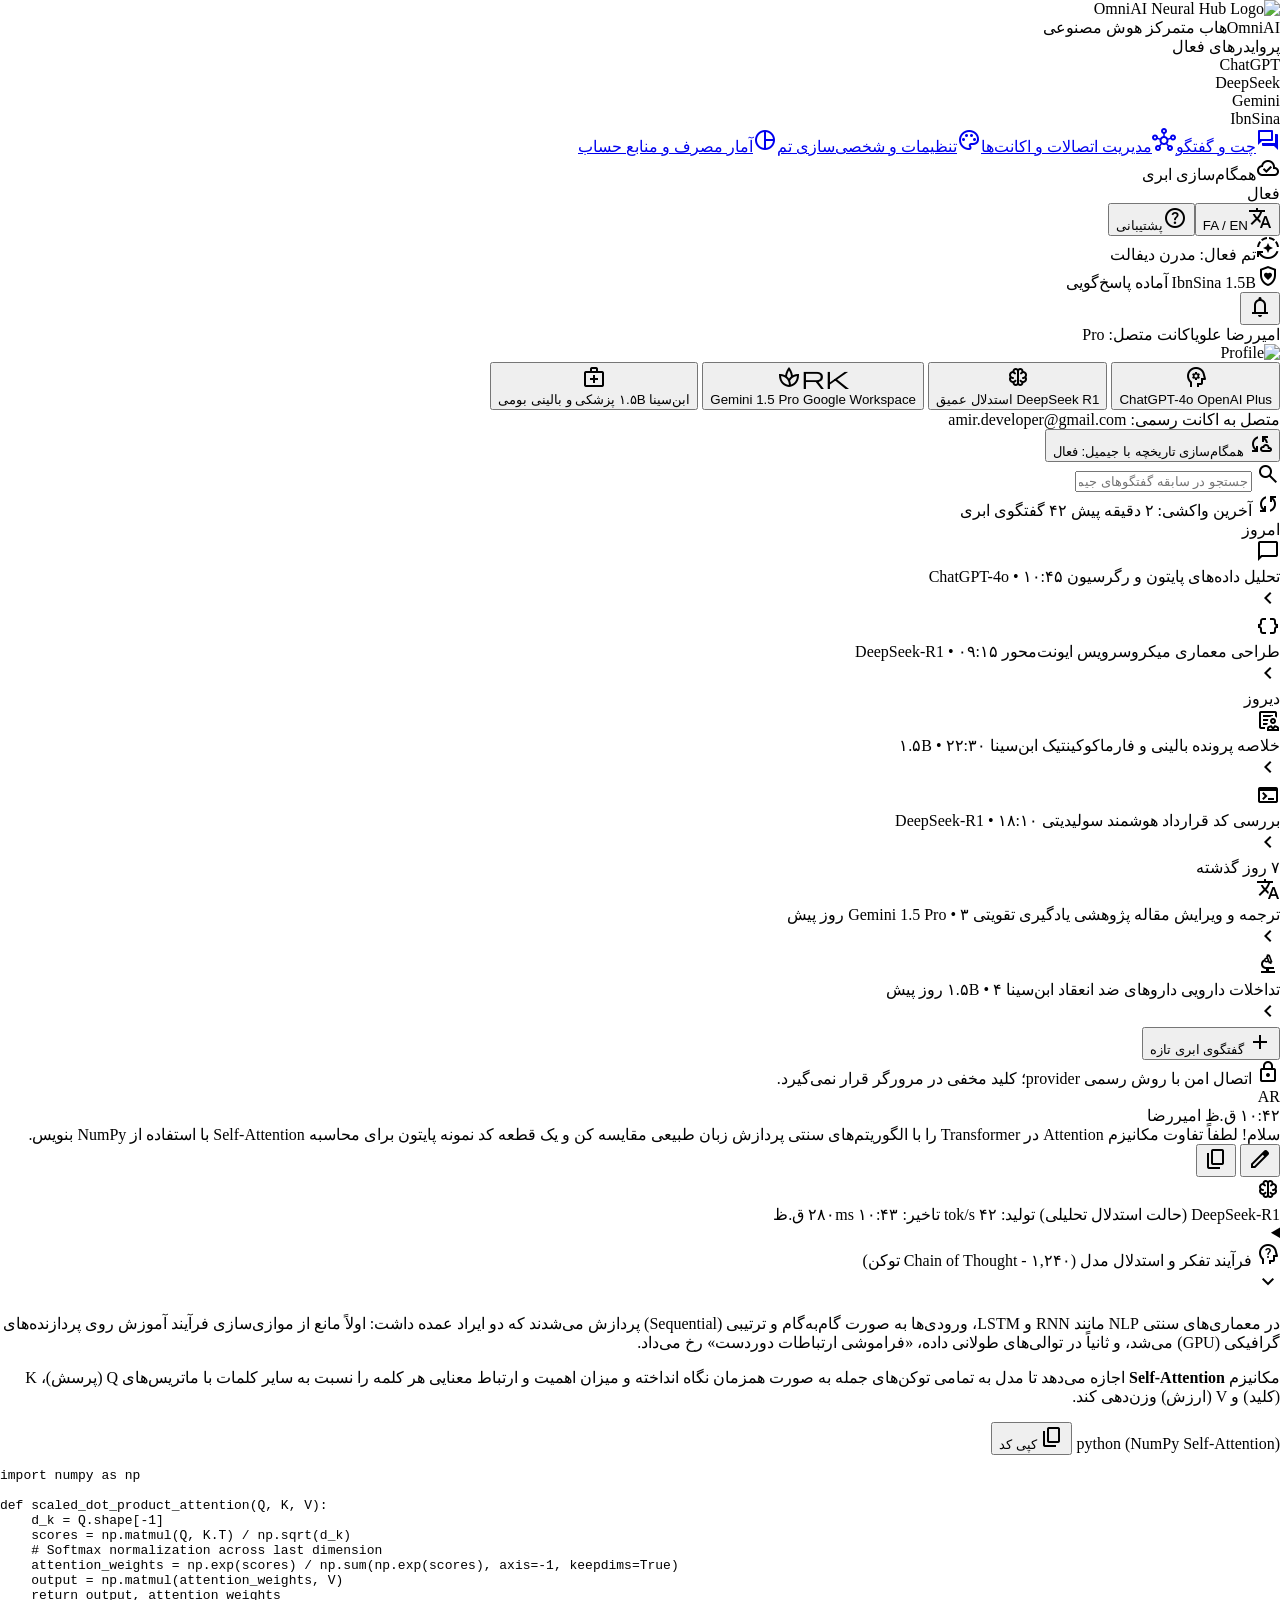
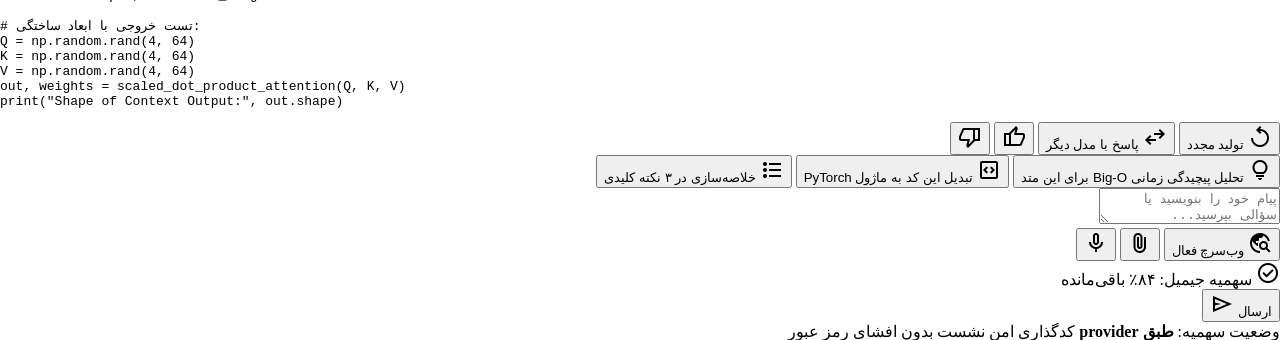
==== index.html @ d17b547a "Add files via upload" ====
<!DOCTYPE html>

<html dir="rtl" lang="fa"><head><meta charset="utf-8"/><meta content="width=device-width, initial-scale=1.0" name="viewport"/><link href="https://fonts.googleapis.com/css2?family=Material+Symbols+Outlined:opsz,wght,FILL,GRAD@20..48,100..700,0..1,-50..200" rel="stylesheet"/>
<link href="https://fonts.googleapis.com/css2?family=Material+Symbols+Outlined:wght,FILL@100..700,0..1&amp;display=swap" rel="stylesheet"/>
<link href="https://fonts.googleapis.com/css2?family=Inter:wght@100..900&amp;family=JetBrains+Mono:wght@100..900&amp;family=Space+Grotesk:wght@100..900&amp;display=swap" rel="stylesheet"/><style>@layer base{html,body{margin:0;padding:0;}body{overscroll-behavior:none;}main>:first-child{margin-top:0!important;}main>:last-child{margin-bottom:0!important;}}::-webkit-scrollbar{display:none;}</style><script src="https://cdn.tailwindcss.com"></script><script id="tailwind-config">tailwind.config={darkMode:"class",theme:{extend:{"colors":{"inverse-on-surface":"#2c303b","error-container":"#93000a","surface-dim":"#0f131d","on-secondary-fixed":"#001f26","on-primary-fixed-variant":"#2f2ebe","on-tertiary":"#003824","on-primary-fixed":"#07006c","surface-container-high":"#262a35","on-secondary":"#003640","surface-container-lowest":"#0a0e18","tertiary-fixed":"#6ffbbe","on-error-container":"#ffdad6","tertiary-fixed-dim":"#4edea3","on-background":"#dfe2f1","background":"#0f131d","surface-variant":"#313540","primary-fixed":"#e1e0ff","surface-container-highest":"#313540","primary":"#c0c1ff","on-surface":"#dfe2f1","on-tertiary-container":"#000703","inverse-primary":"#494bd6","on-primary":"#1000a9","on-surface-variant":"#c7c4d7","on-secondary-fixed-variant":"#004e5c","secondary-fixed-dim":"#4cd7f6","secondary-container":"#03b5d3","on-error":"#690005","primary-fixed-dim":"#c0c1ff","secondary-fixed":"#acedff","on-tertiary-fixed-variant":"#005236","on-tertiary-fixed":"#002113","tertiary":"#4edea3","surface":"#0f131d","inverse-surface":"#dfe2f1","surface-bright":"#353944","outline-variant":"#464554","surface-container":"#1c1f2a","on-secondary-container":"#00424e","surface-tint":"#c0c1ff","outline":"#908fa0","secondary":"#4cd7f6","surface-container-low":"#171b26","error":"#ffb4ab","primary-container":"#8083ff","tertiary-container":"#00885d","on-primary-container":"#0d0096"},"borderRadius":{"DEFAULT":"0.25rem","lg":"0.5rem","xl":"0.75rem","full":"9999px"},"spacing":{"space-sm":"0.5rem","space-2xl":"3rem","gutter":"1rem","gutter-desktop":"1.5rem","space-xl":"2rem","margin-tablet":"1.5rem","space-lg":"1.5rem","space-md":"1rem","space-2xs":"0.125rem","margin-desktop":"2rem","space-xs":"0.25rem","gutter-tablet":"1.25rem","margin":"1rem"},"fontFamily":{"title-sm":["Inter"],"title-lg":["Inter"],"body-lg":["Inter"],"label-lg":["JetBrains Mono"],"headline-md":["Space Grotesk"],"label-md":["JetBrains Mono"],"headline-lg":["Space Grotesk"],"headline-sm":["Space Grotesk"],"label-sm":["JetBrains Mono"],"body-sm":["Inter"],"title-md":["Inter"],"headline-lg-mobile":["Space Grotesk"],"body-md":["Inter"],"display-xl":["Space Grotesk"],"display-xl-mobile":["Space Grotesk"]},"fontSize":{"title-sm":["14px",{"lineHeight":"20px","fontWeight":"600"}],"title-lg":["20px",{"lineHeight":"28px","fontWeight":"600"}],"body-lg":["16px",{"lineHeight":"26px","fontWeight":"400"}],"label-lg":["13px",{"lineHeight":"18px","letterSpacing":"0.02em","fontWeight":"500"}],"headline-md":["24px",{"lineHeight":"32px","letterSpacing":"-0.01em","fontWeight":"600"}],"label-md":["11px",{"lineHeight":"16px","letterSpacing":"0.04em","fontWeight":"500"}],"headline-lg":["32px",{"lineHeight":"40px","letterSpacing":"-0.02em","fontWeight":"600"}],"headline-sm":["18px",{"lineHeight":"26px","fontWeight":"600"}],"label-sm":["10px",{"lineHeight":"14px","letterSpacing":"0.05em","fontWeight":"500"}],"body-sm":["12px",{"lineHeight":"18px","fontWeight":"400"}],"title-md":["16px",{"lineHeight":"24px","fontWeight":"600"}],"headline-lg-mobile":["26px",{"lineHeight":"34px","letterSpacing":"-0.01em","fontWeight":"600"}],"body-md":["14px",{"lineHeight":"22px","fontWeight":"400"}],"display-xl":["48px",{"lineHeight":"56px","letterSpacing":"-0.03em","fontWeight":"700"}],"display-xl-mobile":["34px",{"lineHeight":"42px","letterSpacing":"-0.02em","fontWeight":"700"}]}}}};</script><link href="assets/overrides.css" rel="stylesheet"/></head><body class="bg-surface font-body-md text-on-surface antialiased selection:bg-primary selection:text-on-primary min-h-screen"><aside class="fixed right-0 top-0 h-full w-72 bg-surface-container-low/90 backdrop-blur-xl z-50 flex flex-col justify-between py-space-md shadow-[0_1px_8px_rgba(0,0,0,0.04)]"><div class="flex flex-col gap-space-md"><div class="px-space-lg py-space-sm flex items-center gap-space-sm"><img alt="OmniAI Neural Hub Logo" class="h-8 w-auto object-contain" src="assets/omniai-logo.svg"/><div class="flex flex-col"><span class="font-title-md text-title-md text-on-surface tracking-tight leading-tight">OmniAI</span><span class="font-label-sm text-label-sm text-on-surface-variant">هاب متمرکز هوش مصنوعی</span></div></div><div class="px-space-md"><div class="bg-surface-container-high/60 rounded-xl p-space-sm flex flex-col gap-space-xs"><div class="flex items-center justify-between"><span class="font-label-sm text-label-sm text-on-surface-variant">پروایدرهای فعال</span><span class="flex h-2 w-2 relative"><span class="animate-ping absolute inline-flex h-full w-full rounded-full bg-tertiary opacity-75"></span><span class="relative inline-flex rounded-full h-2 w-2 bg-tertiary"></span></span></div><div class="grid grid-cols-2 gap-space-xs pt-space-xs"><div class="flex items-center gap-1.5 px-space-xs py-1 rounded bg-surface-container-lowest"><span class="h-1.5 w-1.5 rounded-full bg-tertiary"></span><span class="font-label-sm text-label-sm text-on-surface truncate">ChatGPT</span></div><div class="flex items-center gap-1.5 px-space-xs py-1 rounded bg-surface-container-lowest"><span class="h-1.5 w-1.5 rounded-full bg-tertiary"></span><span class="font-label-sm text-label-sm text-on-surface truncate">DeepSeek</span></div><div class="flex items-center gap-1.5 px-space-xs py-1 rounded bg-surface-container-lowest"><span class="h-1.5 w-1.5 rounded-full bg-secondary"></span><span class="font-label-sm text-label-sm text-on-surface truncate">Gemini</span></div><div class="flex items-center gap-1.5 px-space-xs py-1 rounded bg-surface-container-lowest"><span class="h-1.5 w-1.5 rounded-full bg-tertiary-fixed-dim"></span><span class="font-label-sm text-label-sm text-on-surface truncate">IbnSina</span></div></div></div></div><nav class="flex flex-col gap-space-xs px-space-md" data-active-classes="bg-primary-container text-on-primary-container font-title-sm shadow-sm"><a aria-current="page" class="flex items-center gap-space-sm px-space-md py-space-sm rounded-xl transition-all group bg-primary-container text-on-primary-container font-title-sm shadow-sm" data-omniai-nav="1" data-path="chat-hub" href="index.html"><span class="material-symbols-outlined text-[20px] transition-transform group-hover:scale-110">forum</span><span class="font-title-sm text-title-sm">چت و گفتگو</span></a><a class="flex items-center gap-space-sm px-space-md py-space-sm rounded-xl text-on-surface-variant hover:bg-surface-container-high hover:text-on-surface transition-all group" data-omniai-nav="1" data-path="account-connections" href="connections.html"><span class="material-symbols-outlined text-[20px] transition-transform group-hover:scale-110">hub</span><span class="font-title-sm text-title-sm">مدیریت اتصالات و اکانت‌ها</span></a><a class="flex items-center gap-space-sm px-space-md py-space-sm rounded-xl text-on-surface-variant hover:bg-surface-container-high hover:text-on-surface transition-all group" data-omniai-nav="1" data-path="theme-language-settings" href="settings.html"><span class="material-symbols-outlined text-[20px] transition-transform group-hover:scale-110">palette</span><span class="font-title-sm text-title-sm">تنظیمات و شخصی‌سازی تم</span></a><a class="flex items-center gap-space-sm px-space-md py-space-sm rounded-xl text-on-surface-variant hover:bg-surface-container-high hover:text-on-surface transition-all group" data-omniai-nav="1" data-path="token-quota-analytics" href="history.html"><span class="material-symbols-outlined text-[20px] transition-transform group-hover:scale-110">pie_chart</span><span class="font-title-sm text-title-sm">آمار مصرف و منابع حساب</span></a></nav></div><div class="px-space-md flex flex-col gap-space-sm"><div class="p-space-sm rounded-xl bg-surface-container/60 backdrop-blur flex items-center justify-between"><div class="flex items-center gap-space-xs"><span class="material-symbols-outlined text-tertiary text-[18px]">cloud_done</span><span class="font-label-sm text-label-sm text-on-surface-variant">همگام‌سازی ابری</span></div><span class="font-label-sm text-label-sm text-tertiary px-1.5 py-0.5 rounded bg-tertiary-container/30">فعال</span></div><div class="flex items-center justify-between pt-space-xs px-space-xs"><button class="flex items-center gap-1 text-on-surface-variant hover:text-on-surface transition-colors" type="button"><span class="material-symbols-outlined text-[18px]">translate</span><span class="font-label-sm text-label-sm">FA / EN</span></button><button class="flex items-center gap-1 text-on-surface-variant hover:text-on-surface transition-colors" type="button"><span class="material-symbols-outlined text-[18px]">help</span><span class="font-label-sm text-label-sm">پشتیبانی</span></button></div></div></aside><div class="pr-72"><header class="fixed top-0 right-72 left-0 h-16 bg-surface-container-lowest/80 backdrop-blur-xl shadow-[0_1px_8px_rgba(0,0,0,0.04)] z-40 flex items-center justify-between px-space-lg"><div class="flex items-center gap-space-md"><div class="flex items-center gap-space-xs bg-surface-container px-space-sm py-1 rounded-full"><span class="material-symbols-outlined text-[16px] text-primary">auto_mode</span><span class="font-label-sm text-label-sm text-on-surface">تم فعال: مدرن دیفالت</span></div><div class="hidden md:flex items-center gap-space-xs bg-surface-container-high/40 px-space-sm py-1 rounded-lg"><span class="material-symbols-outlined text-[16px] text-secondary">shield_with_heart</span><span class="font-label-sm text-label-sm text-on-surface-variant">IbnSina 1.5B آماده پاسخ‌گویی</span></div></div><div class="flex items-center gap-space-md"><button aria-label="Notifications" class="relative p-space-xs rounded-lg text-on-surface-variant hover:bg-surface-container-high hover:text-on-surface transition-colors flex items-center justify-center" type="button"><span class="material-symbols-outlined text-[20px]">notifications</span><span class="absolute top-1 right-1 h-2 w-2 rounded-full bg-secondary-container ring-2 ring-surface"></span></button><div class="h-6 w-[1px] bg-surface-container-highest"></div><div class="flex items-center gap-space-sm"><div class="flex flex-col text-left"><span class="font-title-sm text-title-sm text-on-surface text-right">امیررضا علوی</span><span class="font-label-sm text-label-sm text-on-surface-variant text-right">اکانت متصل: Pro</span></div><div class="relative"><img alt="Profile" class="w-8 h-8 rounded-full object-cover" src="https://lh3.googleusercontent.com/aida-public/[base64]"/><span class="absolute bottom-0 left-0 h-2.5 w-2.5 rounded-full bg-tertiary ring-2 ring-surface"></span></div></div></div></header><main class="relative pt-16 bg-surface min-h-screen w-full px-8"><div class="flex flex-col w-full">
<div class="py-space-md flex flex-col gap-space-md">
<!-- Top Model Switcher & Account Synchronization Deck -->
<div class="bg-surface-container/70 backdrop-blur-xl rounded-xl p-space-md shadow-md flex flex-col lg:flex-row items-center justify-between gap-space-md">
<!-- Model Pills Carousel -->
<div class="flex items-center gap-space-xs overflow-x-auto w-full lg:w-auto pb-1 lg:pb-0 scrollbar-none" id="model-selector-bar">
<button class="model-tab flex items-center gap-space-xs px-space-md py-space-xs rounded-full bg-primary text-on-primary shadow-sm transition-all text-start whitespace-nowrap" data-model="chatgpt" type="button">
<span class="material-symbols-outlined text-[18px]">psychology</span>
<div class="flex flex-col">
<span class="font-title-sm text-title-sm">ChatGPT-4o</span>
<span class="font-label-sm text-label-sm opacity-80">OpenAI Plus</span>
</div>
<span class="h-2 w-2 rounded-full bg-tertiary mr-1"></span>
</button>
<button class="model-tab flex items-center gap-space-xs px-space-md py-space-xs rounded-full bg-surface-container-high/60 text-on-surface-variant hover:text-on-surface transition-all text-start whitespace-nowrap" data-model="deepseek" type="button">
<span class="material-symbols-outlined text-[18px]">neurology</span>
<div class="flex flex-col">
<span class="font-title-sm text-title-sm">DeepSeek R1</span>
<span class="font-label-sm text-label-sm opacity-80">استدلال عمیق</span>
</div>
</button>
<button class="model-tab flex items-center gap-space-xs px-space-md py-space-xs rounded-full bg-surface-container-high/60 text-on-surface-variant hover:text-on-surface transition-all text-start whitespace-nowrap" data-model="gemini" type="button">
<span class="material-symbols-outlined text-[18px]">spark</span>
<div class="flex flex-col">
<span class="font-title-sm text-title-sm">Gemini 1.5 Pro</span>
<span class="font-label-sm text-label-sm opacity-80">Google Workspace</span>
</div>
</button>
<button class="model-tab flex items-center gap-space-xs px-space-md py-space-xs rounded-full bg-surface-container-high/60 text-on-surface-variant hover:text-on-surface transition-all text-start whitespace-nowrap" data-model="ibnsina" type="button">
<span class="material-symbols-outlined text-[18px]">medical_services</span>
<div class="flex flex-col">
<span class="font-title-sm text-title-sm">ابن‌سینا ۱.۵B</span>
<span class="font-label-sm text-label-sm opacity-80">پزشکی و بالینی بومی</span>
</div>
</button>
</div>
<!-- Account Connection & Sync Status Status Bar -->
<div class="flex flex-wrap items-center gap-space-sm w-full lg:w-auto justify-end">
<div class="flex items-center gap-space-xs px-space-sm py-1 rounded-lg bg-surface-container-lowest text-on-surface">
<span class="relative flex h-2 w-2">
<span class="animate-ping absolute inline-flex h-full w-full rounded-full bg-tertiary opacity-75"></span>
<span class="relative inline-flex rounded-full h-2 w-2 bg-tertiary"></span>
</span>
<span class="font-label-sm text-label-sm text-on-surface-variant">متصل به اکانت رسمی:</span>
<span class="font-label-sm text-label-sm text-tertiary font-bold" id="current-account-badge">amir.developer@gmail.com</span>
</div>
<button class="flex items-center gap-1.5 px-space-sm py-1 rounded-lg bg-surface-container-high/80 hover:bg-surface-container-highest text-on-surface-variant hover:text-on-surface transition-colors shadow-sm" id="sync-cloud-toggle" type="button">
<span class="material-symbols-outlined text-[16px] text-secondary">cloud_sync</span>
<span class="font-label-sm text-label-sm">همگام‌سازی تاریخچه با جیمیل: فعال</span>
</button>
</div>
</div>
<!-- Workspace Main Split Grid: Chats History Stream + Live Dialogue Canvas -->
<div class="grid grid-cols-1 lg:grid-cols-12 gap-space-md items-start">
<!-- Right/Inner Sidebar: Synchronized Provider History Panel (4 Cols on lg) -->
<div class="lg:col-span-4 flex flex-col gap-space-sm bg-surface-container-low/70 backdrop-blur-xl p-space-md rounded-xl shadow-md h-[calc(100vh-210px)] min-h-[580px] overflow-hidden">
<!-- Search & Filter Chats -->
<div class="relative w-full">
<span class="material-symbols-outlined absolute right-3 top-2.5 text-on-surface-variant text-[18px]">search</span>
<input class="w-full bg-surface-container-lowest text-on-surface font-body-sm text-body-sm rounded-lg pr-9 pl-3 py-2 outline-none focus:bg-surface-container transition-all placeholder:text-outline" id="history-search" placeholder="جستجو در سابقه گفتگوهای جیمیل..." type="text"/>
</div>
<!-- Sync Meta Info Chip -->
<div class="flex items-center justify-between px-space-xs py-1 text-on-surface-variant">
<span class="font-label-sm text-label-sm flex items-center gap-1">
<span class="material-symbols-outlined text-[14px] text-tertiary">sync</span>
            آخرین واکشی: ۲ دقیقه پیش
          </span>
<span class="font-label-sm text-label-sm text-outline">۴۲ گفتگوی ابری</span>
</div>
<!-- History Sessions List Scroll Area -->
<div class="flex flex-col gap-space-sm overflow-y-auto pr-1 flex-1 scrollbar-none" id="history-container">
<!-- Section: Today -->
<div class="flex flex-col gap-space-xs">
<span class="font-label-sm text-label-sm text-on-surface-variant font-bold px-space-xs pt-1">امروز</span>
<div class="group flex items-center justify-between p-space-sm rounded-lg bg-surface-container text-on-surface cursor-pointer shadow-sm hover:bg-surface-container-high transition-all">
<div class="flex items-center gap-space-xs min-w-0">
<span class="material-symbols-outlined text-[18px] text-primary shrink-0">chat_bubble</span>
<div class="flex flex-col min-w-0">
<span class="font-title-sm text-title-sm truncate">تحلیل داده‌های پایتون و رگرسیون</span>
<span class="font-label-sm text-label-sm text-on-surface-variant">ChatGPT-4o • ۱۰:۴۵</span>
</div>
</div>
<span class="material-symbols-outlined text-[16px] text-on-surface-variant opacity-0 group-hover:opacity-100 transition-opacity">chevron_left</span>
</div>
<div class="group flex items-center justify-between p-space-sm rounded-lg bg-surface-container-low hover:bg-surface-container text-on-surface cursor-pointer transition-all">
<div class="flex items-center gap-space-xs min-w-0">
<span class="material-symbols-outlined text-[18px] text-secondary shrink-0">data_object</span>
<div class="flex flex-col min-w-0">
<span class="font-title-sm text-title-sm truncate">طراحی معماری میکروسرویس ایونت‌محور</span>
<span class="font-label-sm text-label-sm text-on-surface-variant">DeepSeek-R1 • ۰۹:۱۵</span>
</div>
</div>
<span class="material-symbols-outlined text-[16px] text-on-surface-variant opacity-0 group-hover:opacity-100 transition-opacity">chevron_left</span>
</div>
</div>
<!-- Section: Yesterday -->
<div class="flex flex-col gap-space-xs pt-space-xs">
<span class="font-label-sm text-label-sm text-on-surface-variant font-bold px-space-xs">دیروز</span>
<div class="group flex items-center justify-between p-space-sm rounded-lg bg-surface-container-low hover:bg-surface-container text-on-surface cursor-pointer transition-all">
<div class="flex items-center gap-space-xs min-w-0">
<span class="material-symbols-outlined text-[18px] text-tertiary shrink-0">clinical_notes</span>
<div class="flex flex-col min-w-0">
<span class="font-title-sm text-title-sm truncate">خلاصه پرونده بالینی و فارماکوکینتیک</span>
<span class="font-label-sm text-label-sm text-on-surface-variant">ابن‌سینا ۱.۵B • ۲۲:۳۰</span>
</div>
</div>
<span class="material-symbols-outlined text-[16px] text-on-surface-variant opacity-0 group-hover:opacity-100 transition-opacity">chevron_left</span>
</div>
<div class="group flex items-center justify-between p-space-sm rounded-lg bg-surface-container-low hover:bg-surface-container text-on-surface cursor-pointer transition-all">
<div class="flex items-center gap-space-xs min-w-0">
<span class="material-symbols-outlined text-[18px] text-primary shrink-0">terminal</span>
<div class="flex flex-col min-w-0">
<span class="font-title-sm text-title-sm truncate">بررسی کد قرارداد هوشمند سولیدیتی</span>
<span class="font-label-sm text-label-sm text-on-surface-variant">DeepSeek-R1 • ۱۸:۱۰</span>
</div>
</div>
<span class="material-symbols-outlined text-[16px] text-on-surface-variant opacity-0 group-hover:opacity-100 transition-opacity">chevron_left</span>
</div>
</div>
<!-- Section: Previous 7 Days -->
<div class="flex flex-col gap-space-xs pt-space-xs">
<span class="font-label-sm text-label-sm text-on-surface-variant font-bold px-space-xs">۷ روز گذشته</span>
<div class="group flex items-center justify-between p-space-sm rounded-lg bg-surface-container-low hover:bg-surface-container text-on-surface cursor-pointer transition-all">
<div class="flex items-center gap-space-xs min-w-0">
<span class="material-symbols-outlined text-[18px] text-secondary shrink-0">translate</span>
<div class="flex flex-col min-w-0">
<span class="font-title-sm text-title-sm truncate">ترجمه و ویرایش مقاله پژوهشی یادگیری تقویتی</span>
<span class="font-label-sm text-label-sm text-on-surface-variant">Gemini 1.5 Pro • ۳ روز پیش</span>
</div>
</div>
<span class="material-symbols-outlined text-[16px] text-on-surface-variant opacity-0 group-hover:opacity-100 transition-opacity">chevron_left</span>
</div>
<div class="group flex items-center justify-between p-space-sm rounded-lg bg-surface-container-low hover:bg-surface-container text-on-surface cursor-pointer transition-all">
<div class="flex items-center gap-space-xs min-w-0">
<span class="material-symbols-outlined text-[18px] text-tertiary shrink-0">biotech</span>
<div class="flex flex-col min-w-0">
<span class="font-title-sm text-title-sm truncate">تداخلات دارویی داروهای ضد انعقاد</span>
<span class="font-label-sm text-label-sm text-on-surface-variant">ابن‌سینا ۱.۵B • ۴ روز پیش</span>
</div>
</div>
<span class="material-symbols-outlined text-[16px] text-on-surface-variant opacity-0 group-hover:opacity-100 transition-opacity">chevron_left</span>
</div>
</div>
</div>
<!-- Sidebar Footer Action -->
<div class="pt-space-xs">
<button class="w-full flex items-center justify-center gap-2 py-2 px-3 rounded-lg bg-surface-container-high text-on-surface hover:bg-primary hover:text-on-primary transition-all font-title-sm text-title-sm" type="button">
<span class="material-symbols-outlined text-[18px]">add</span>
<span>گفتگوی ابری تازه</span>
</button>
</div>
</div>
<!-- Main Live Chat Space: Conversation Bubbles + Dynamic Interactive Composer (8 Cols on lg) -->
<div class="lg:col-span-8 flex flex-col justify-between bg-surface-container-low/60 backdrop-blur-xl rounded-xl p-space-md shadow-lg h-[calc(100vh-210px)] min-h-[580px]">
<!-- Live Dialogue Messages Scroll Container -->
<div class="flex flex-col gap-space-md overflow-y-auto px-space-xs scrollbar-none flex-1 pb-space-md" id="chat-messages-scroll">
<!-- Notice: Synced Direct Gmail Session -->
<div class="self-center flex items-center gap-2 px-space-md py-1.5 rounded-full bg-surface-container-high/90 text-on-surface-variant shadow-sm text-center">
<span class="material-symbols-outlined text-[16px] text-tertiary">lock</span>
<span class="font-label-sm text-label-sm">اتصال امن با روش رسمی provider؛ کلید مخفی در مرورگر قرار نمی‌گیرد.</span>
</div>
<!-- User Message Bubble -->
<div class="flex items-start gap-space-sm flex-row-reverse self-end max-w-[85%]">
<div class="w-8 h-8 rounded-full bg-primary-container text-on-primary-container flex items-center justify-center font-title-sm text-title-sm shrink-0 shadow-sm">
              AR
            </div>
<div class="flex flex-col items-end gap-1">
<div class="flex items-center gap-2">
<span class="font-label-sm text-label-sm text-on-surface-variant">۱۰:۴۲ ق.ظ</span>
<span class="font-title-sm text-title-sm text-on-surface font-bold">امیررضا</span>
</div>
<div class="bg-primary/20 text-on-surface p-space-md rounded-2xl rounded-tr-none shadow-sm leading-relaxed font-body-md text-body-md text-right">
                سلام! لطفاً تفاوت مکانیزم Attention در Transformer را با الگوریتم‌های سنتی پردازش زبان طبیعی مقایسه کن و یک قطعه کد نمونه پایتون برای محاسبه Self-Attention با استفاده از NumPy بنویس.
              </div>
<div class="flex items-center gap-space-xs opacity-80 hover:opacity-100 transition-opacity">
<button class="text-on-surface-variant hover:text-on-surface p-1" title="ویرایش" type="button"><span class="material-symbols-outlined text-[16px]">edit</span></button>
<button class="text-on-surface-variant hover:text-on-surface p-1" title="کپی" type="button"><span class="material-symbols-outlined text-[16px]">content_copy</span></button>
</div>
</div>
</div>
<!-- AI Model Response Bubble -->
<div class="flex items-start gap-space-sm self-start max-w-[95%]">
<div class="w-8 h-8 rounded-full bg-secondary-container text-on-secondary-container flex items-center justify-center font-title-sm text-title-sm shrink-0 shadow-sm">
<span class="material-symbols-outlined text-[18px]">neurology</span>
</div>
<div class="flex flex-col items-start gap-space-xs w-full">
<!-- Header with Model Specs & Metrics -->
<div class="flex items-center gap-space-sm flex-wrap">
<span class="font-title-sm text-title-sm text-on-surface font-bold" id="active-model-title">DeepSeek-R1 (حالت استدلال تحلیلی)</span>
<span class="font-label-sm text-label-sm px-2 py-0.5 rounded bg-surface-container text-tertiary">تولید: ۴۲ tok/s</span>
<span class="font-label-sm text-label-sm text-on-surface-variant">تاخیر: ۲۸۰ms</span>
<span class="font-label-sm text-label-sm text-on-surface-variant">۱۰:۴۳ ق.ظ</span>
</div>
<!-- Collapsible Thought/Reasoning Process -->
<details class="w-full bg-surface-container-high/40 rounded-lg overflow-hidden group mb-1">
<summary class="flex items-center justify-between px-space-sm py-2 cursor-pointer select-none text-on-surface-variant hover:text-on-surface transition-colors">
<div class="flex items-center gap-2">
<span class="material-symbols-outlined text-[18px] text-secondary">psychology_alt</span>
<span class="font-title-sm text-title-sm">فرآیند تفکر و استدلال مدل (Chain of Thought - ۱,۲۴۰ توکن)</span>
</div>
<span class="material-symbols-outlined text-[18px] transition-transform group-open:rotate-180">expand_more</span>
</summary>
<div class="p-space-sm text-on-surface-variant font-label-md text-label-md leading-loose bg-surface-container-lowest/60 text-right">
                  کاربر درخواست مقایسه مکانیزم Self-Attention با متدهای سنتی مثل RNN و LSTM و پیاده‌سازی فرمول سافت‌مکس برای کیو، کی و وی در NumPy دارد.<br/>
                  ۱. تحلیل ضعف‌های بازگشتی (Gradient Vanishing و عدم امکان پردازش موازی).<br/>
                  ۲. توضیح فرمولاسیون ماتریسی Scaled Dot-Product Attention: $Attention(Q, K, V) = softmax(\frac{QK^T}{\sqrt{d_k}})V$.<br/>
                  ۳. نوشتن اسکریپت بهینه پایتون بدون لایبرری‌های حجیم.
                </div>
</details>
<!-- Markdown & Text Content -->
<div class="bg-surface-container p-space-md rounded-2xl rounded-tl-none shadow-sm flex flex-col gap-space-sm text-on-surface w-full">
<p class="font-body-md text-body-md leading-relaxed text-right">
                  در معماری‌های سنتی NLP مانند RNN و LSTM، ورودی‌ها به صورت گام‌به‌گام و ترتیبی (Sequential) پردازش می‌شدند که دو ایراد عمده داشت: اولاً مانع از موازی‌سازی فرآیند آموزش روی پردازنده‌های گرافیکی (GPU) می‌شد، و ثانیاً در توالی‌های طولانی داده، «فراموشی ارتباطات دوردست» رخ می‌داد.
                </p>
<p class="font-body-md text-body-md leading-relaxed text-right">
                  مکانیزم <strong>Self-Attention</strong> اجازه می‌دهد تا مدل به تمامی توکن‌های جمله به صورت همزمان نگاه انداخته و میزان اهمیت و ارتباط معنایی هر کلمه را نسبت به سایر کلمات با ماتریس‌های Q (پرسش)، K (کلید) و V (ارزش) وزن‌دهی کند.
                </p>
<!-- Code Block with Copy Action -->
<div class="bg-surface-container-lowest rounded-xl overflow-hidden mt-2 shadow-inner">
<div class="flex items-center justify-between px-space-sm py-1.5 bg-surface-container-high/80 text-on-surface-variant">
<span class="font-label-sm text-label-sm">python (NumPy Self-Attention)</span>
<button class="flex items-center gap-1 hover:text-on-surface text-on-surface-variant transition-colors" data-code="import numpy as np

def scaled_dot_product_attention(Q, K, V):
    d_k = Q.shape[-1]
    scores = np.matmul(Q, K.T) / np.sqrt(d_k)
    attention_weights = np.exp(scores) / np.sum(np.exp(scores), axis=-1, keepdims=True)
    output = np.matmul(attention_weights, V)
    return output, attention_weights" onclick="navigator.clipboard.writeText(this.dataset.code)" type="button">
<span class="material-symbols-outlined text-[16px]">content_copy</span>
<span class="font-label-sm text-label-sm">کپی کد</span>
</button>
</div>
<pre class="p-space-sm overflow-x-auto text-left font-label-md text-label-md text-secondary" dir="ltr"><code>import numpy as np

def scaled_dot_product_attention(Q, K, V):
    d_k = Q.shape[-1]
    scores = np.matmul(Q, K.T) / np.sqrt(d_k)
    # Softmax normalization across last dimension
    attention_weights = np.exp(scores) / np.sum(np.exp(scores), axis=-1, keepdims=True)
    output = np.matmul(attention_weights, V)
    return output, attention_weights

# تست خروجی با ابعاد ساختگی:
Q = np.random.rand(4, 64)
K = np.random.rand(4, 64)
V = np.random.rand(4, 64)
out, weights = scaled_dot_product_attention(Q, K, V)
print("Shape of Context Output:", out.shape)</code></pre>
</div>
</div>
<!-- Message Interactive Tooling Bar -->
<div class="flex items-center gap-space-xs pt-1">
<button class="flex items-center gap-1 px-2 py-1 rounded bg-surface-container-high/50 hover:bg-surface-container-high text-on-surface-variant hover:text-on-surface transition-colors font-label-sm text-label-sm" type="button">
<span class="material-symbols-outlined text-[16px]">replay</span>
<span>تولید مجدد</span>
</button>
<button class="flex items-center gap-1 px-2 py-1 rounded bg-surface-container-high/50 hover:bg-surface-container-high text-on-surface-variant hover:text-on-surface transition-colors font-label-sm text-label-sm" type="button">
<span class="material-symbols-outlined text-[16px]">swap_horiz</span>
<span>پاسخ با مدل دیگر</span>
</button>
<button class="flex items-center gap-1 px-2 py-1 rounded bg-surface-container-high/50 hover:bg-surface-container-high text-on-surface-variant hover:text-on-surface transition-colors font-label-sm text-label-sm" type="button">
<span class="material-symbols-outlined text-[16px]">thumb_up</span>
</button>
<button class="flex items-center gap-1 px-2 py-1 rounded bg-surface-container-high/50 hover:bg-surface-container-high text-on-surface-variant hover:text-on-surface transition-colors font-label-sm text-label-sm" type="button">
<span class="material-symbols-outlined text-[16px]">thumb_down</span>
</button>
</div>
</div>
</div>
</div>
<!-- Interactive Fast Prompt Suggestions Chips -->
<div class="flex items-center gap-space-xs overflow-x-auto py-space-xs scrollbar-none">
<button class="prompt-chip px-space-sm py-1 rounded-full bg-surface-container-high/60 hover:bg-surface-container-high text-on-surface-variant hover:text-on-surface font-label-sm text-label-sm whitespace-nowrap transition-colors flex items-center gap-1" type="button">
<span class="material-symbols-outlined text-[14px] text-primary">lightbulb</span>
            تحلیل پیچیدگی زمانی Big-O برای این متد
          </button>
<button class="prompt-chip px-space-sm py-1 rounded-full bg-surface-container-high/60 hover:bg-surface-container-high text-on-surface-variant hover:text-on-surface font-label-sm text-label-sm whitespace-nowrap transition-colors flex items-center gap-1" type="button">
<span class="material-symbols-outlined text-[14px] text-secondary">code_blocks</span>
            تبدیل این کد به ماژول PyTorch
          </button>
<button class="prompt-chip px-space-sm py-1 rounded-full bg-surface-container-high/60 hover:bg-surface-container-high text-on-surface-variant hover:text-on-surface font-label-sm text-label-sm whitespace-nowrap transition-colors flex items-center gap-1" type="button">
<span class="material-symbols-outlined text-[14px] text-tertiary">format_list_bulleted</span>
            خلاصه‌سازی در ۳ نکته کلیدی
          </button>
</div>
<!-- Main Omnipotent Chat Input Composer -->
<div class="bg-surface-container/90 backdrop-blur-2xl rounded-2xl p-space-sm shadow-xl flex flex-col gap-space-xs">
<!-- Textarea Composer -->
<textarea class="w-full bg-transparent text-on-surface placeholder:text-outline resize-none outline-none font-body-md text-body-md px-space-xs leading-relaxed" id="prompt-input" placeholder="پیام خود را بنویسید یا سؤالی بپرسید..." rows="2"></textarea>
<!-- Input Action Strip -->
<div class="flex flex-wrap items-center justify-between gap-space-xs pt-space-2xs">
<!-- Tools: Web Search, Upload, Microphone -->
<div class="flex items-center gap-space-xs">
<button class="flex items-center gap-1 px-space-sm py-1 rounded-lg bg-surface-container-high text-on-surface-variant hover:text-on-surface transition-colors" id="web-search-toggle" type="button">
<span class="material-symbols-outlined text-[18px]">travel_explore</span>
<span class="font-label-sm text-label-sm">وب‌سرچ فعال</span>
</button>
<button class="p-1.5 rounded-lg bg-surface-container-high text-on-surface-variant hover:text-on-surface transition-colors" title="پیوست سند یا تصویر" type="button">
<span class="material-symbols-outlined text-[20px]">attach_file</span>
</button>
<button class="p-1.5 rounded-lg bg-surface-container-high text-on-surface-variant hover:text-on-surface transition-colors" title="ورودی صوتی فارسی" type="button">
<span class="material-symbols-outlined text-[20px]">mic</span>
</button>
<div class="hidden sm:flex items-center gap-1 px-space-xs text-on-surface-variant">
<span class="material-symbols-outlined text-[16px] text-tertiary">check_circle</span>
<span class="font-label-sm text-label-sm">سهمیه جیمیل: ۸۴٪ باقی‌مانده</span>
</div>
</div>
<!-- Dispatch Button with Primary Gradient & Glow -->
<div class="flex items-center gap-space-xs">
<button class="h-10 px-space-md bg-gradient-to-r from-primary-container to-inverse-primary text-on-primary font-title-sm text-title-sm rounded-xl flex items-center gap-2 shadow-lg hover:shadow-primary/30 active:scale-95 transition-all" id="send-button" type="button">
<span>ارسال</span>
<span class="material-symbols-outlined text-[18px] rotate-180">send</span>
</button>
</div>
</div>
<!-- Quota / Context Tracker Bar -->
<div class="flex items-center justify-between px-space-xs pt-1 text-on-surface-variant">
<span class="font-label-sm text-label-sm">وضعیت سهمیه: <strong class="text-on-surface">طبق provider</strong></span>
<span class="font-label-sm text-label-sm">کدگذاری امن نشست بدون افشای رمز عبور</span>
</div>
</div>
</div>
</div>
</div>
</div>
</main></div><script src="assets/app.js"></script></body></html>
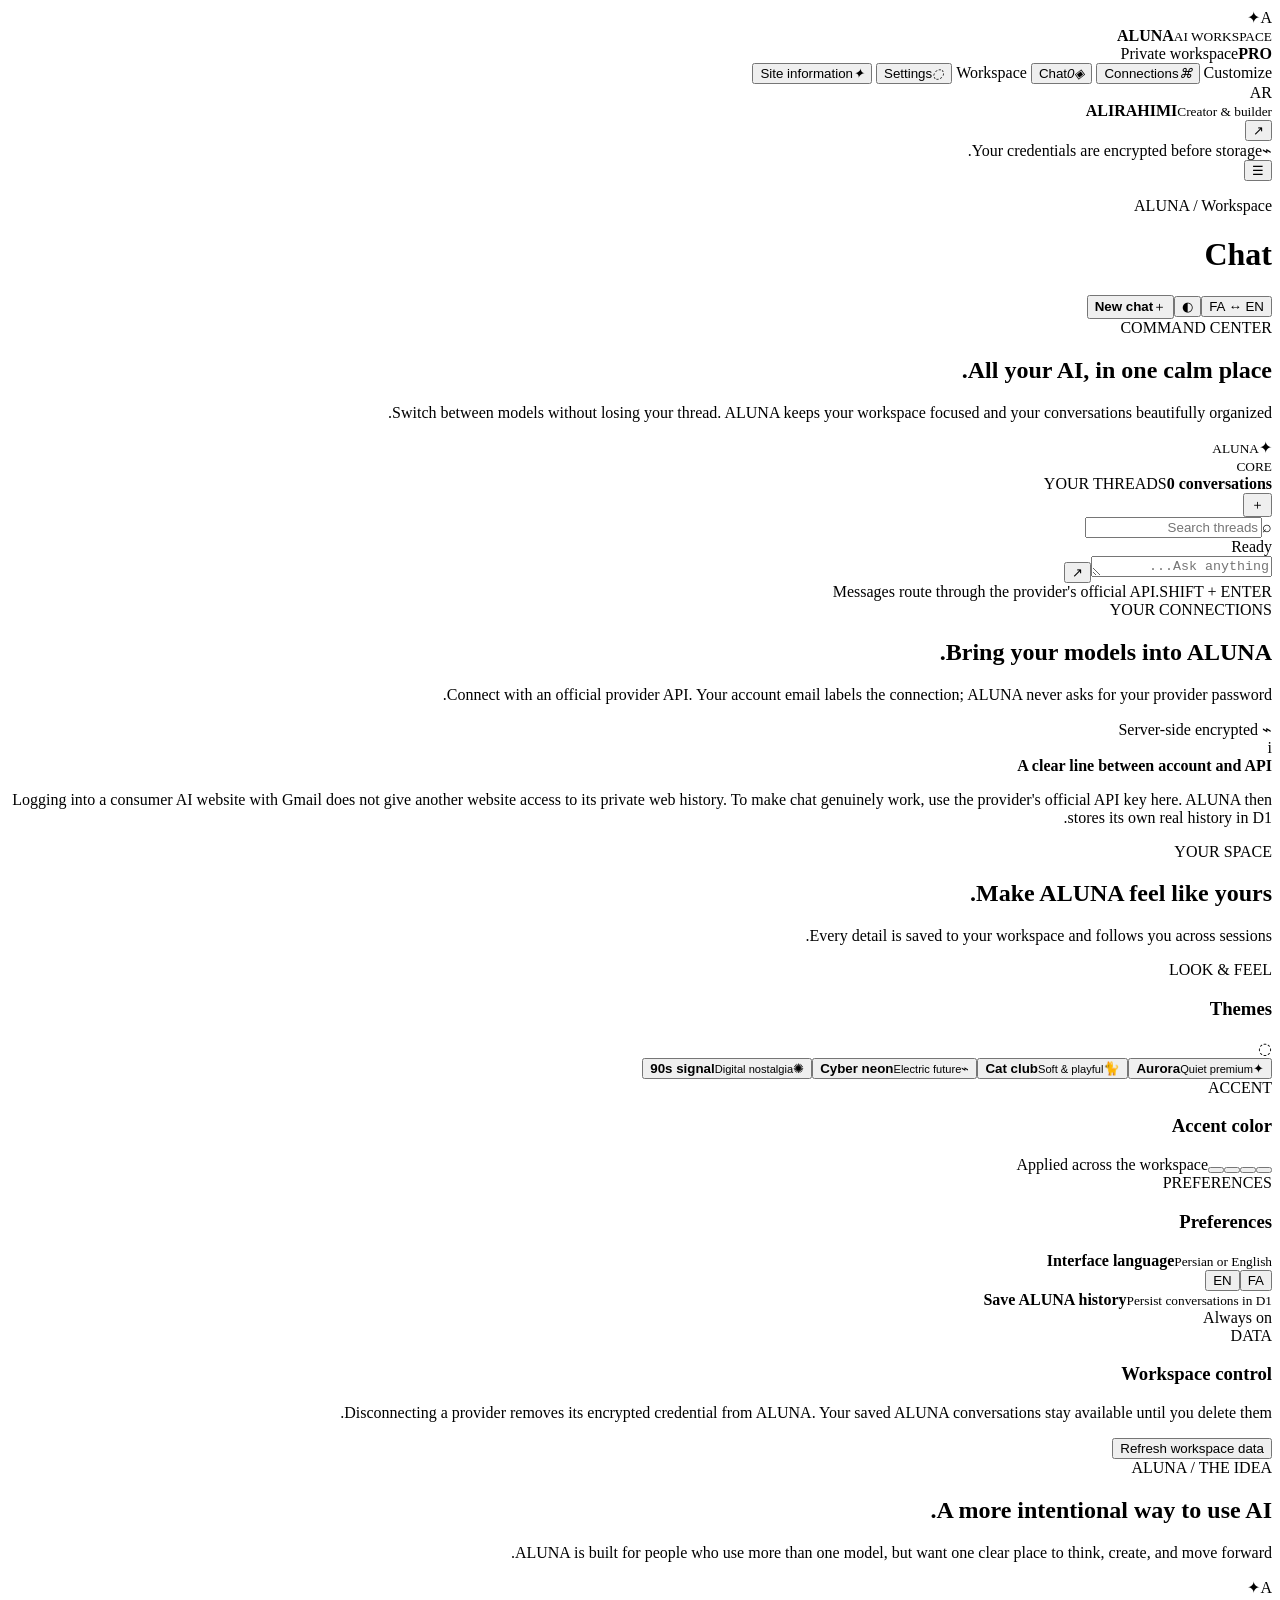
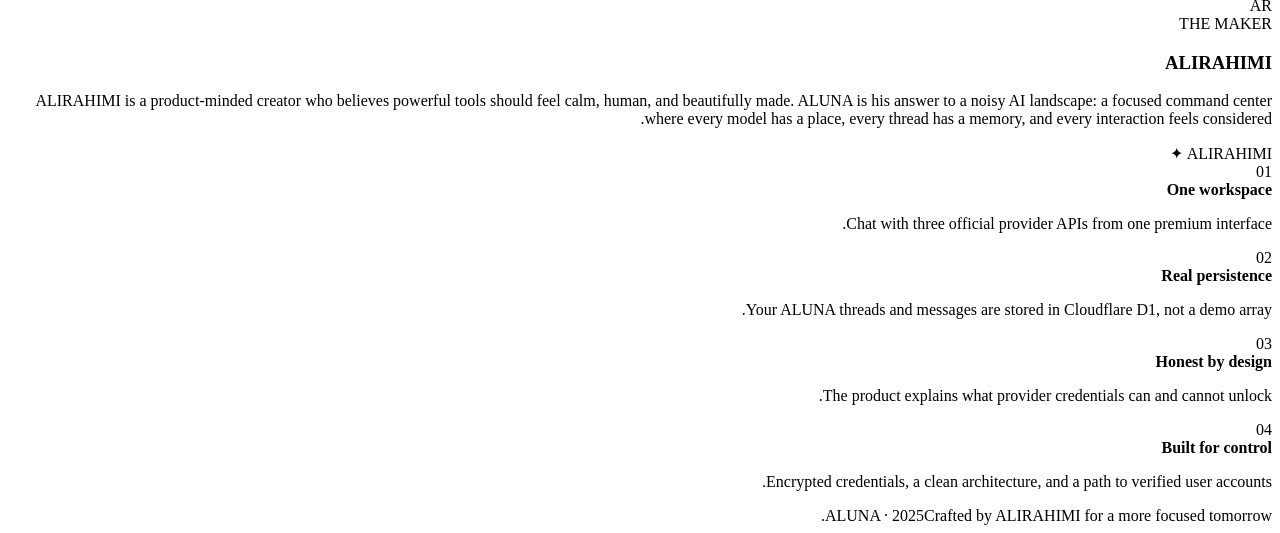
==== commit e90c9da9: "Add files via upload" ====
--- a/index.html
+++ b/index.html
@@ -1,332 +1,75 @@
-<!DOCTYPE html>
+<!doctype html>
+<html lang="fa" dir="rtl">
+  <head>
+    <meta charset="UTF-8" />
+    <meta name="viewport" content="width=device-width, initial-scale=1" />
+    <meta name="theme-color" content="#0b1020" />
+    <meta name="description" content="ALUNA — your premium AI workspace." />
+    <title>ALUNA · AI workspace</title>
+    <link rel="preconnect" href="https://fonts.googleapis.com" />
+    <link rel="preconnect" href="https://fonts.gstatic.com" crossorigin />
+    <link href="https://fonts.googleapis.com/css2?family=DM+Mono:wght@400;500&family=Manrope:wght@400;500;600;700;800&family=Vazirmatn:wght@400;500;600;700;800;900&display=swap" rel="stylesheet" />
+    <link rel="icon" href="/assets/favicon.svg" type="image/svg+xml" />
+    <link rel="stylesheet" href="/assets/styles.css" />
+  </head>
+  <body data-theme="aurora">
+    <div class="ambient ambient-one"></div><div class="ambient ambient-two"></div>
+    <div class="app-shell">
+      <aside class="sidebar" id="sidebar">
+        <div class="brand-lockup">
+          <div class="brand-symbol">A<span>✦</span></div>
+          <div><strong>ALUNA</strong><small>AI WORKSPACE</small></div>
+        </div>
+        <div class="workspace-badge"><span class="status-dot"></span><span data-i18n="privateWorkspace">Private workspace</span><b>PRO</b></div>
+        <nav class="main-nav">
+          <span class="nav-caption" data-i18n="workspace">Workspace</span>
+          <button class="nav-item active" data-page="chat"><i>◈</i><span data-i18n="chat">Chat</span><em id="chatCount">0</em></button>
+          <button class="nav-item" data-page="connections"><i>⌘</i><span data-i18n="connections">Connections</span></button>
+          <span class="nav-caption nav-caption-spaced" data-i18n="customize">Customize</span>
+          <button class="nav-item" data-page="settings"><i>◌</i><span data-i18n="settings">Settings</span></button>
+          <button class="nav-item" data-page="info"><i>✦</i><span data-i18n="siteInfo">Site information</span></button>
+        </nav>
+        <div class="sidebar-footer">
+          <div class="creator-mini"><div class="creator-avatar">AR</div><div><strong>ALIRAHIMI</strong><small data-i18n="creatorRole">Creator &amp; builder</small></div><button id="sidebarInfo" aria-label="Creator information">↗</button></div>
+          <div class="sidebar-note"><span>⌁</span><span data-i18n="encryptedNote">Your credentials are encrypted before storage.</span></div>
+        </div>
+      </aside>
 
-<html dir="rtl" lang="fa"><head><meta charset="utf-8"/><meta content="width=device-width, initial-scale=1.0" name="viewport"/><link href="https://fonts.googleapis.com/css2?family=Material+Symbols+Outlined:opsz,wght,FILL,GRAD@20..48,100..700,0..1,-50..200" rel="stylesheet"/>
-<link href="https://fonts.googleapis.com/css2?family=Material+Symbols+Outlined:wght,FILL@100..700,0..1&amp;display=swap" rel="stylesheet"/>
-<link href="https://fonts.googleapis.com/css2?family=Inter:wght@100..900&amp;family=JetBrains+Mono:wght@100..900&amp;family=Space+Grotesk:wght@100..900&amp;display=swap" rel="stylesheet"/><style>@layer base{html,body{margin:0;padding:0;}body{overscroll-behavior:none;}main>:first-child{margin-top:0!important;}main>:last-child{margin-bottom:0!important;}}::-webkit-scrollbar{display:none;}</style><script src="https://cdn.tailwindcss.com"></script><script id="tailwind-config">tailwind.config={darkMode:"class",theme:{extend:{"colors":{"inverse-on-surface":"#2c303b","error-container":"#93000a","surface-dim":"#0f131d","on-secondary-fixed":"#001f26","on-primary-fixed-variant":"#2f2ebe","on-tertiary":"#003824","on-primary-fixed":"#07006c","surface-container-high":"#262a35","on-secondary":"#003640","surface-container-lowest":"#0a0e18","tertiary-fixed":"#6ffbbe","on-error-container":"#ffdad6","tertiary-fixed-dim":"#4edea3","on-background":"#dfe2f1","background":"#0f131d","surface-variant":"#313540","primary-fixed":"#e1e0ff","surface-container-highest":"#313540","primary":"#c0c1ff","on-surface":"#dfe2f1","on-tertiary-container":"#000703","inverse-primary":"#494bd6","on-primary":"#1000a9","on-surface-variant":"#c7c4d7","on-secondary-fixed-variant":"#004e5c","secondary-fixed-dim":"#4cd7f6","secondary-container":"#03b5d3","on-error":"#690005","primary-fixed-dim":"#c0c1ff","secondary-fixed":"#acedff","on-tertiary-fixed-variant":"#005236","on-tertiary-fixed":"#002113","tertiary":"#4edea3","surface":"#0f131d","inverse-surface":"#dfe2f1","surface-bright":"#353944","outline-variant":"#464554","surface-container":"#1c1f2a","on-secondary-container":"#00424e","surface-tint":"#c0c1ff","outline":"#908fa0","secondary":"#4cd7f6","surface-container-low":"#171b26","error":"#ffb4ab","primary-container":"#8083ff","tertiary-container":"#00885d","on-primary-container":"#0d0096"},"borderRadius":{"DEFAULT":"0.25rem","lg":"0.5rem","xl":"0.75rem","full":"9999px"},"spacing":{"space-sm":"0.5rem","space-2xl":"3rem","gutter":"1rem","gutter-desktop":"1.5rem","space-xl":"2rem","margin-tablet":"1.5rem","space-lg":"1.5rem","space-md":"1rem","space-2xs":"0.125rem","margin-desktop":"2rem","space-xs":"0.25rem","gutter-tablet":"1.25rem","margin":"1rem"},"fontFamily":{"title-sm":["Inter"],"title-lg":["Inter"],"body-lg":["Inter"],"label-lg":["JetBrains Mono"],"headline-md":["Space Grotesk"],"label-md":["JetBrains Mono"],"headline-lg":["Space Grotesk"],"headline-sm":["Space Grotesk"],"label-sm":["JetBrains Mono"],"body-sm":["Inter"],"title-md":["Inter"],"headline-lg-mobile":["Space Grotesk"],"body-md":["Inter"],"display-xl":["Space Grotesk"],"display-xl-mobile":["Space Grotesk"]},"fontSize":{"title-sm":["14px",{"lineHeight":"20px","fontWeight":"600"}],"title-lg":["20px",{"lineHeight":"28px","fontWeight":"600"}],"body-lg":["16px",{"lineHeight":"26px","fontWeight":"400"}],"label-lg":["13px",{"lineHeight":"18px","letterSpacing":"0.02em","fontWeight":"500"}],"headline-md":["24px",{"lineHeight":"32px","letterSpacing":"-0.01em","fontWeight":"600"}],"label-md":["11px",{"lineHeight":"16px","letterSpacing":"0.04em","fontWeight":"500"}],"headline-lg":["32px",{"lineHeight":"40px","letterSpacing":"-0.02em","fontWeight":"600"}],"headline-sm":["18px",{"lineHeight":"26px","fontWeight":"600"}],"label-sm":["10px",{"lineHeight":"14px","letterSpacing":"0.05em","fontWeight":"500"}],"body-sm":["12px",{"lineHeight":"18px","fontWeight":"400"}],"title-md":["16px",{"lineHeight":"24px","fontWeight":"600"}],"headline-lg-mobile":["26px",{"lineHeight":"34px","letterSpacing":"-0.01em","fontWeight":"600"}],"body-md":["14px",{"lineHeight":"22px","fontWeight":"400"}],"display-xl":["48px",{"lineHeight":"56px","letterSpacing":"-0.03em","fontWeight":"700"}],"display-xl-mobile":["34px",{"lineHeight":"42px","letterSpacing":"-0.02em","fontWeight":"700"}]}}}};</script><link href="assets/overrides.css" rel="stylesheet"/></head><body class="bg-surface font-body-md text-on-surface antialiased selection:bg-primary selection:text-on-primary min-h-screen"><aside class="fixed right-0 top-0 h-full w-72 bg-surface-container-low/90 backdrop-blur-xl z-50 flex flex-col justify-between py-space-md shadow-[0_1px_8px_rgba(0,0,0,0.04)]"><div class="flex flex-col gap-space-md"><div class="px-space-lg py-space-sm flex items-center gap-space-sm"><img alt="OmniAI Neural Hub Logo" class="h-8 w-auto object-contain" src="assets/omniai-logo.svg"/><div class="flex flex-col"><span class="font-title-md text-title-md text-on-surface tracking-tight leading-tight">OmniAI</span><span class="font-label-sm text-label-sm text-on-surface-variant">هاب متمرکز هوش مصنوعی</span></div></div><div class="px-space-md"><div class="bg-surface-container-high/60 rounded-xl p-space-sm flex flex-col gap-space-xs"><div class="flex items-center justify-between"><span class="font-label-sm text-label-sm text-on-surface-variant">پروایدرهای فعال</span><span class="flex h-2 w-2 relative"><span class="animate-ping absolute inline-flex h-full w-full rounded-full bg-tertiary opacity-75"></span><span class="relative inline-flex rounded-full h-2 w-2 bg-tertiary"></span></span></div><div class="grid grid-cols-2 gap-space-xs pt-space-xs"><div class="flex items-center gap-1.5 px-space-xs py-1 rounded bg-surface-container-lowest"><span class="h-1.5 w-1.5 rounded-full bg-tertiary"></span><span class="font-label-sm text-label-sm text-on-surface truncate">ChatGPT</span></div><div class="flex items-center gap-1.5 px-space-xs py-1 rounded bg-surface-container-lowest"><span class="h-1.5 w-1.5 rounded-full bg-tertiary"></span><span class="font-label-sm text-label-sm text-on-surface truncate">DeepSeek</span></div><div class="flex items-center gap-1.5 px-space-xs py-1 rounded bg-surface-container-lowest"><span class="h-1.5 w-1.5 rounded-full bg-secondary"></span><span class="font-label-sm text-label-sm text-on-surface truncate">Gemini</span></div><div class="flex items-center gap-1.5 px-space-xs py-1 rounded bg-surface-container-lowest"><span class="h-1.5 w-1.5 rounded-full bg-tertiary-fixed-dim"></span><span class="font-label-sm text-label-sm text-on-surface truncate">IbnSina</span></div></div></div></div><nav class="flex flex-col gap-space-xs px-space-md" data-active-classes="bg-primary-container text-on-primary-container font-title-sm shadow-sm"><a aria-current="page" class="flex items-center gap-space-sm px-space-md py-space-sm rounded-xl transition-all group bg-primary-container text-on-primary-container font-title-sm shadow-sm" data-omniai-nav="1" data-path="chat-hub" href="index.html"><span class="material-symbols-outlined text-[20px] transition-transform group-hover:scale-110">forum</span><span class="font-title-sm text-title-sm">چت و گفتگو</span></a><a class="flex items-center gap-space-sm px-space-md py-space-sm rounded-xl text-on-surface-variant hover:bg-surface-container-high hover:text-on-surface transition-all group" data-omniai-nav="1" data-path="account-connections" href="connections.html"><span class="material-symbols-outlined text-[20px] transition-transform group-hover:scale-110">hub</span><span class="font-title-sm text-title-sm">مدیریت اتصالات و اکانت‌ها</span></a><a class="flex items-center gap-space-sm px-space-md py-space-sm rounded-xl text-on-surface-variant hover:bg-surface-container-high hover:text-on-surface transition-all group" data-omniai-nav="1" data-path="theme-language-settings" href="settings.html"><span class="material-symbols-outlined text-[20px] transition-transform group-hover:scale-110">palette</span><span class="font-title-sm text-title-sm">تنظیمات و شخصی‌سازی تم</span></a><a class="flex items-center gap-space-sm px-space-md py-space-sm rounded-xl text-on-surface-variant hover:bg-surface-container-high hover:text-on-surface transition-all group" data-omniai-nav="1" data-path="token-quota-analytics" href="history.html"><span class="material-symbols-outlined text-[20px] transition-transform group-hover:scale-110">pie_chart</span><span class="font-title-sm text-title-sm">آمار مصرف و منابع حساب</span></a></nav></div><div class="px-space-md flex flex-col gap-space-sm"><div class="p-space-sm rounded-xl bg-surface-container/60 backdrop-blur flex items-center justify-between"><div class="flex items-center gap-space-xs"><span class="material-symbols-outlined text-tertiary text-[18px]">cloud_done</span><span class="font-label-sm text-label-sm text-on-surface-variant">همگام‌سازی ابری</span></div><span class="font-label-sm text-label-sm text-tertiary px-1.5 py-0.5 rounded bg-tertiary-container/30">فعال</span></div><div class="flex items-center justify-between pt-space-xs px-space-xs"><button class="flex items-center gap-1 text-on-surface-variant hover:text-on-surface transition-colors" type="button"><span class="material-symbols-outlined text-[18px]">translate</span><span class="font-label-sm text-label-sm">FA / EN</span></button><button class="flex items-center gap-1 text-on-surface-variant hover:text-on-surface transition-colors" type="button"><span class="material-symbols-outlined text-[18px]">help</span><span class="font-label-sm text-label-sm">پشتیبانی</span></button></div></div></aside><div class="pr-72"><header class="fixed top-0 right-72 left-0 h-16 bg-surface-container-lowest/80 backdrop-blur-xl shadow-[0_1px_8px_rgba(0,0,0,0.04)] z-40 flex items-center justify-between px-space-lg"><div class="flex items-center gap-space-md"><div class="flex items-center gap-space-xs bg-surface-container px-space-sm py-1 rounded-full"><span class="material-symbols-outlined text-[16px] text-primary">auto_mode</span><span class="font-label-sm text-label-sm text-on-surface">تم فعال: مدرن دیفالت</span></div><div class="hidden md:flex items-center gap-space-xs bg-surface-container-high/40 px-space-sm py-1 rounded-lg"><span class="material-symbols-outlined text-[16px] text-secondary">shield_with_heart</span><span class="font-label-sm text-label-sm text-on-surface-variant">IbnSina 1.5B آماده پاسخ‌گویی</span></div></div><div class="flex items-center gap-space-md"><button aria-label="Notifications" class="relative p-space-xs rounded-lg text-on-surface-variant hover:bg-surface-container-high hover:text-on-surface transition-colors flex items-center justify-center" type="button"><span class="material-symbols-outlined text-[20px]">notifications</span><span class="absolute top-1 right-1 h-2 w-2 rounded-full bg-secondary-container ring-2 ring-surface"></span></button><div class="h-6 w-[1px] bg-surface-container-highest"></div><div class="flex items-center gap-space-sm"><div class="flex flex-col text-left"><span class="font-title-sm text-title-sm text-on-surface text-right">امیررضا علوی</span><span class="font-label-sm text-label-sm text-on-surface-variant text-right">اکانت متصل: Pro</span></div><div class="relative"><img alt="Profile" class="w-8 h-8 rounded-full object-cover" src="https://lh3.googleusercontent.com/aida-public/[base64]"/><span class="absolute bottom-0 left-0 h-2.5 w-2.5 rounded-full bg-tertiary ring-2 ring-surface"></span></div></div></div></header><main class="relative pt-16 bg-surface min-h-screen w-full px-8"><div class="flex flex-col w-full">
-<div class="py-space-md flex flex-col gap-space-md">
-<!-- Top Model Switcher & Account Synchronization Deck -->
-<div class="bg-surface-container/70 backdrop-blur-xl rounded-xl p-space-md shadow-md flex flex-col lg:flex-row items-center justify-between gap-space-md">
-<!-- Model Pills Carousel -->
-<div class="flex items-center gap-space-xs overflow-x-auto w-full lg:w-auto pb-1 lg:pb-0 scrollbar-none" id="model-selector-bar">
-<button class="model-tab flex items-center gap-space-xs px-space-md py-space-xs rounded-full bg-primary text-on-primary shadow-sm transition-all text-start whitespace-nowrap" data-model="chatgpt" type="button">
-<span class="material-symbols-outlined text-[18px]">psychology</span>
-<div class="flex flex-col">
-<span class="font-title-sm text-title-sm">ChatGPT-4o</span>
-<span class="font-label-sm text-label-sm opacity-80">OpenAI Plus</span>
-</div>
-<span class="h-2 w-2 rounded-full bg-tertiary mr-1"></span>
-</button>
-<button class="model-tab flex items-center gap-space-xs px-space-md py-space-xs rounded-full bg-surface-container-high/60 text-on-surface-variant hover:text-on-surface transition-all text-start whitespace-nowrap" data-model="deepseek" type="button">
-<span class="material-symbols-outlined text-[18px]">neurology</span>
-<div class="flex flex-col">
-<span class="font-title-sm text-title-sm">DeepSeek R1</span>
-<span class="font-label-sm text-label-sm opacity-80">استدلال عمیق</span>
-</div>
-</button>
-<button class="model-tab flex items-center gap-space-xs px-space-md py-space-xs rounded-full bg-surface-container-high/60 text-on-surface-variant hover:text-on-surface transition-all text-start whitespace-nowrap" data-model="gemini" type="button">
-<span class="material-symbols-outlined text-[18px]">spark</span>
-<div class="flex flex-col">
-<span class="font-title-sm text-title-sm">Gemini 1.5 Pro</span>
-<span class="font-label-sm text-label-sm opacity-80">Google Workspace</span>
-</div>
-</button>
-<button class="model-tab flex items-center gap-space-xs px-space-md py-space-xs rounded-full bg-surface-container-high/60 text-on-surface-variant hover:text-on-surface transition-all text-start whitespace-nowrap" data-model="ibnsina" type="button">
-<span class="material-symbols-outlined text-[18px]">medical_services</span>
-<div class="flex flex-col">
-<span class="font-title-sm text-title-sm">ابن‌سینا ۱.۵B</span>
-<span class="font-label-sm text-label-sm opacity-80">پزشکی و بالینی بومی</span>
-</div>
-</button>
-</div>
-<!-- Account Connection & Sync Status Status Bar -->
-<div class="flex flex-wrap items-center gap-space-sm w-full lg:w-auto justify-end">
-<div class="flex items-center gap-space-xs px-space-sm py-1 rounded-lg bg-surface-container-lowest text-on-surface">
-<span class="relative flex h-2 w-2">
-<span class="animate-ping absolute inline-flex h-full w-full rounded-full bg-tertiary opacity-75"></span>
-<span class="relative inline-flex rounded-full h-2 w-2 bg-tertiary"></span>
-</span>
-<span class="font-label-sm text-label-sm text-on-surface-variant">متصل به اکانت رسمی:</span>
-<span class="font-label-sm text-label-sm text-tertiary font-bold" id="current-account-badge">amir.developer@gmail.com</span>
-</div>
-<button class="flex items-center gap-1.5 px-space-sm py-1 rounded-lg bg-surface-container-high/80 hover:bg-surface-container-highest text-on-surface-variant hover:text-on-surface transition-colors shadow-sm" id="sync-cloud-toggle" type="button">
-<span class="material-symbols-outlined text-[16px] text-secondary">cloud_sync</span>
-<span class="font-label-sm text-label-sm">همگام‌سازی تاریخچه با جیمیل: فعال</span>
-</button>
-</div>
-</div>
-<!-- Workspace Main Split Grid: Chats History Stream + Live Dialogue Canvas -->
-<div class="grid grid-cols-1 lg:grid-cols-12 gap-space-md items-start">
-<!-- Right/Inner Sidebar: Synchronized Provider History Panel (4 Cols on lg) -->
-<div class="lg:col-span-4 flex flex-col gap-space-sm bg-surface-container-low/70 backdrop-blur-xl p-space-md rounded-xl shadow-md h-[calc(100vh-210px)] min-h-[580px] overflow-hidden">
-<!-- Search & Filter Chats -->
-<div class="relative w-full">
-<span class="material-symbols-outlined absolute right-3 top-2.5 text-on-surface-variant text-[18px]">search</span>
-<input class="w-full bg-surface-container-lowest text-on-surface font-body-sm text-body-sm rounded-lg pr-9 pl-3 py-2 outline-none focus:bg-surface-container transition-all placeholder:text-outline" id="history-search" placeholder="جستجو در سابقه گفتگوهای جیمیل..." type="text"/>
-</div>
-<!-- Sync Meta Info Chip -->
-<div class="flex items-center justify-between px-space-xs py-1 text-on-surface-variant">
-<span class="font-label-sm text-label-sm flex items-center gap-1">
-<span class="material-symbols-outlined text-[14px] text-tertiary">sync</span>
-            آخرین واکشی: ۲ دقیقه پیش
-          </span>
-<span class="font-label-sm text-label-sm text-outline">۴۲ گفتگوی ابری</span>
-</div>
-<!-- History Sessions List Scroll Area -->
-<div class="flex flex-col gap-space-sm overflow-y-auto pr-1 flex-1 scrollbar-none" id="history-container">
-<!-- Section: Today -->
-<div class="flex flex-col gap-space-xs">
-<span class="font-label-sm text-label-sm text-on-surface-variant font-bold px-space-xs pt-1">امروز</span>
-<div class="group flex items-center justify-between p-space-sm rounded-lg bg-surface-container text-on-surface cursor-pointer shadow-sm hover:bg-surface-container-high transition-all">
-<div class="flex items-center gap-space-xs min-w-0">
-<span class="material-symbols-outlined text-[18px] text-primary shrink-0">chat_bubble</span>
-<div class="flex flex-col min-w-0">
-<span class="font-title-sm text-title-sm truncate">تحلیل داده‌های پایتون و رگرسیون</span>
-<span class="font-label-sm text-label-sm text-on-surface-variant">ChatGPT-4o • ۱۰:۴۵</span>
-</div>
-</div>
-<span class="material-symbols-outlined text-[16px] text-on-surface-variant opacity-0 group-hover:opacity-100 transition-opacity">chevron_left</span>
-</div>
-<div class="group flex items-center justify-between p-space-sm rounded-lg bg-surface-container-low hover:bg-surface-container text-on-surface cursor-pointer transition-all">
-<div class="flex items-center gap-space-xs min-w-0">
-<span class="material-symbols-outlined text-[18px] text-secondary shrink-0">data_object</span>
-<div class="flex flex-col min-w-0">
-<span class="font-title-sm text-title-sm truncate">طراحی معماری میکروسرویس ایونت‌محور</span>
-<span class="font-label-sm text-label-sm text-on-surface-variant">DeepSeek-R1 • ۰۹:۱۵</span>
-</div>
-</div>
-<span class="material-symbols-outlined text-[16px] text-on-surface-variant opacity-0 group-hover:opacity-100 transition-opacity">chevron_left</span>
-</div>
-</div>
-<!-- Section: Yesterday -->
-<div class="flex flex-col gap-space-xs pt-space-xs">
-<span class="font-label-sm text-label-sm text-on-surface-variant font-bold px-space-xs">دیروز</span>
-<div class="group flex items-center justify-between p-space-sm rounded-lg bg-surface-container-low hover:bg-surface-container text-on-surface cursor-pointer transition-all">
-<div class="flex items-center gap-space-xs min-w-0">
-<span class="material-symbols-outlined text-[18px] text-tertiary shrink-0">clinical_notes</span>
-<div class="flex flex-col min-w-0">
-<span class="font-title-sm text-title-sm truncate">خلاصه پرونده بالینی و فارماکوکینتیک</span>
-<span class="font-label-sm text-label-sm text-on-surface-variant">ابن‌سینا ۱.۵B • ۲۲:۳۰</span>
-</div>
-</div>
-<span class="material-symbols-outlined text-[16px] text-on-surface-variant opacity-0 group-hover:opacity-100 transition-opacity">chevron_left</span>
-</div>
-<div class="group flex items-center justify-between p-space-sm rounded-lg bg-surface-container-low hover:bg-surface-container text-on-surface cursor-pointer transition-all">
-<div class="flex items-center gap-space-xs min-w-0">
-<span class="material-symbols-outlined text-[18px] text-primary shrink-0">terminal</span>
-<div class="flex flex-col min-w-0">
-<span class="font-title-sm text-title-sm truncate">بررسی کد قرارداد هوشمند سولیدیتی</span>
-<span class="font-label-sm text-label-sm text-on-surface-variant">DeepSeek-R1 • ۱۸:۱۰</span>
-</div>
-</div>
-<span class="material-symbols-outlined text-[16px] text-on-surface-variant opacity-0 group-hover:opacity-100 transition-opacity">chevron_left</span>
-</div>
-</div>
-<!-- Section: Previous 7 Days -->
-<div class="flex flex-col gap-space-xs pt-space-xs">
-<span class="font-label-sm text-label-sm text-on-surface-variant font-bold px-space-xs">۷ روز گذشته</span>
-<div class="group flex items-center justify-between p-space-sm rounded-lg bg-surface-container-low hover:bg-surface-container text-on-surface cursor-pointer transition-all">
-<div class="flex items-center gap-space-xs min-w-0">
-<span class="material-symbols-outlined text-[18px] text-secondary shrink-0">translate</span>
-<div class="flex flex-col min-w-0">
-<span class="font-title-sm text-title-sm truncate">ترجمه و ویرایش مقاله پژوهشی یادگیری تقویتی</span>
-<span class="font-label-sm text-label-sm text-on-surface-variant">Gemini 1.5 Pro • ۳ روز پیش</span>
-</div>
-</div>
-<span class="material-symbols-outlined text-[16px] text-on-surface-variant opacity-0 group-hover:opacity-100 transition-opacity">chevron_left</span>
-</div>
-<div class="group flex items-center justify-between p-space-sm rounded-lg bg-surface-container-low hover:bg-surface-container text-on-surface cursor-pointer transition-all">
-<div class="flex items-center gap-space-xs min-w-0">
-<span class="material-symbols-outlined text-[18px] text-tertiary shrink-0">biotech</span>
-<div class="flex flex-col min-w-0">
-<span class="font-title-sm text-title-sm truncate">تداخلات دارویی داروهای ضد انعقاد</span>
-<span class="font-label-sm text-label-sm text-on-surface-variant">ابن‌سینا ۱.۵B • ۴ روز پیش</span>
-</div>
-</div>
-<span class="material-symbols-outlined text-[16px] text-on-surface-variant opacity-0 group-hover:opacity-100 transition-opacity">chevron_left</span>
-</div>
-</div>
-</div>
-<!-- Sidebar Footer Action -->
-<div class="pt-space-xs">
-<button class="w-full flex items-center justify-center gap-2 py-2 px-3 rounded-lg bg-surface-container-high text-on-surface hover:bg-primary hover:text-on-primary transition-all font-title-sm text-title-sm" type="button">
-<span class="material-symbols-outlined text-[18px]">add</span>
-<span>گفتگوی ابری تازه</span>
-</button>
-</div>
-</div>
-<!-- Main Live Chat Space: Conversation Bubbles + Dynamic Interactive Composer (8 Cols on lg) -->
-<div class="lg:col-span-8 flex flex-col justify-between bg-surface-container-low/60 backdrop-blur-xl rounded-xl p-space-md shadow-lg h-[calc(100vh-210px)] min-h-[580px]">
-<!-- Live Dialogue Messages Scroll Container -->
-<div class="flex flex-col gap-space-md overflow-y-auto px-space-xs scrollbar-none flex-1 pb-space-md" id="chat-messages-scroll">
-<!-- Notice: Synced Direct Gmail Session -->
-<div class="self-center flex items-center gap-2 px-space-md py-1.5 rounded-full bg-surface-container-high/90 text-on-surface-variant shadow-sm text-center">
-<span class="material-symbols-outlined text-[16px] text-tertiary">lock</span>
-<span class="font-label-sm text-label-sm">اتصال امن با روش رسمی provider؛ کلید مخفی در مرورگر قرار نمی‌گیرد.</span>
-</div>
-<!-- User Message Bubble -->
-<div class="flex items-start gap-space-sm flex-row-reverse self-end max-w-[85%]">
-<div class="w-8 h-8 rounded-full bg-primary-container text-on-primary-container flex items-center justify-center font-title-sm text-title-sm shrink-0 shadow-sm">
-              AR
+      <main class="main-shell">
+        <header class="topbar">
+          <div class="topbar-left"><button class="icon-button mobile-only" id="menuButton">☰</button><div><p class="breadcrumb" data-i18n="breadcrumb">ALUNA / Workspace</p><h1 id="pageTitle" data-i18n="chat">Chat</h1></div></div>
+          <div class="topbar-actions"><button class="language-pill" id="languageButton">FA <span>↔</span> EN</button><button class="icon-button" id="quickTheme" aria-label="Theme">◐</button><button class="new-button" id="newConversation"><span>＋</span><b data-i18n="newConversation">New chat</b></button></div>
+        </header>
+
+        <div class="content-wrap">
+          <section class="page active" id="page-chat">
+            <div class="page-intro chat-intro"><div><span class="kicker" data-i18n="commandCenter">COMMAND CENTER</span><h2 data-i18n="chatHeadline">All your AI, in one calm place.</h2><p data-i18n="chatSubheadline">Switch between models without losing your thread. ALUNA keeps your workspace focused and your conversations beautifully organized.</p></div><div class="intro-orb"><span>✦</span><small>ALUNA<br />CORE</small></div></div>
+            <div class="chat-grid">
+              <aside class="conversation-rail surface"><div class="rail-head"><div><span class="kicker" data-i18n="yourThreads">YOUR THREADS</span><strong id="threadCount">0 conversations</strong></div><button class="round-button" id="railNew">＋</button></div><div class="rail-search"><span>⌕</span><input id="conversationSearch" data-i18n-placeholder="searchThreads" placeholder="Search threads" /></div><div class="thread-list" id="threadList"></div></aside>
+              <section class="chat-card surface"><div class="chat-card-head"><div class="model-switcher" id="modelSwitcher"></div><div class="connected-label" id="connectedLabel"><span class="status-dot"></span><span data-i18n="ready">Ready</span></div></div><div class="message-stream" id="messageStream"></div><div class="composer-wrap"><div class="composer"><textarea id="messageInput" rows="1" data-i18n-placeholder="messagePlaceholder" placeholder="Ask anything..."></textarea><button class="send-button" id="sendButton" aria-label="Send">↗</button></div><div class="composer-foot"><span data-i18n="officialRoute">Messages route through the provider's official API.</span><span class="mono">SHIFT + ENTER</span></div></div></section>
             </div>
-<div class="flex flex-col items-end gap-1">
-<div class="flex items-center gap-2">
-<span class="font-label-sm text-label-sm text-on-surface-variant">۱۰:۴۲ ق.ظ</span>
-<span class="font-title-sm text-title-sm text-on-surface font-bold">امیررضا</span>
-</div>
-<div class="bg-primary/20 text-on-surface p-space-md rounded-2xl rounded-tr-none shadow-sm leading-relaxed font-body-md text-body-md text-right">
-                سلام! لطفاً تفاوت مکانیزم Attention در Transformer را با الگوریتم‌های سنتی پردازش زبان طبیعی مقایسه کن و یک قطعه کد نمونه پایتون برای محاسبه Self-Attention با استفاده از NumPy بنویس.
-              </div>
-<div class="flex items-center gap-space-xs opacity-80 hover:opacity-100 transition-opacity">
-<button class="text-on-surface-variant hover:text-on-surface p-1" title="ویرایش" type="button"><span class="material-symbols-outlined text-[16px]">edit</span></button>
-<button class="text-on-surface-variant hover:text-on-surface p-1" title="کپی" type="button"><span class="material-symbols-outlined text-[16px]">content_copy</span></button>
-</div>
-</div>
-</div>
-<!-- AI Model Response Bubble -->
-<div class="flex items-start gap-space-sm self-start max-w-[95%]">
-<div class="w-8 h-8 rounded-full bg-secondary-container text-on-secondary-container flex items-center justify-center font-title-sm text-title-sm shrink-0 shadow-sm">
-<span class="material-symbols-outlined text-[18px]">neurology</span>
-</div>
-<div class="flex flex-col items-start gap-space-xs w-full">
-<!-- Header with Model Specs & Metrics -->
-<div class="flex items-center gap-space-sm flex-wrap">
-<span class="font-title-sm text-title-sm text-on-surface font-bold" id="active-model-title">DeepSeek-R1 (حالت استدلال تحلیلی)</span>
-<span class="font-label-sm text-label-sm px-2 py-0.5 rounded bg-surface-container text-tertiary">تولید: ۴۲ tok/s</span>
-<span class="font-label-sm text-label-sm text-on-surface-variant">تاخیر: ۲۸۰ms</span>
-<span class="font-label-sm text-label-sm text-on-surface-variant">۱۰:۴۳ ق.ظ</span>
-</div>
-<!-- Collapsible Thought/Reasoning Process -->
-<details class="w-full bg-surface-container-high/40 rounded-lg overflow-hidden group mb-1">
-<summary class="flex items-center justify-between px-space-sm py-2 cursor-pointer select-none text-on-surface-variant hover:text-on-surface transition-colors">
-<div class="flex items-center gap-2">
-<span class="material-symbols-outlined text-[18px] text-secondary">psychology_alt</span>
-<span class="font-title-sm text-title-sm">فرآیند تفکر و استدلال مدل (Chain of Thought - ۱,۲۴۰ توکن)</span>
-</div>
-<span class="material-symbols-outlined text-[18px] transition-transform group-open:rotate-180">expand_more</span>
-</summary>
-<div class="p-space-sm text-on-surface-variant font-label-md text-label-md leading-loose bg-surface-container-lowest/60 text-right">
-                  کاربر درخواست مقایسه مکانیزم Self-Attention با متدهای سنتی مثل RNN و LSTM و پیاده‌سازی فرمول سافت‌مکس برای کیو، کی و وی در NumPy دارد.<br/>
-                  ۱. تحلیل ضعف‌های بازگشتی (Gradient Vanishing و عدم امکان پردازش موازی).<br/>
-                  ۲. توضیح فرمولاسیون ماتریسی Scaled Dot-Product Attention: $Attention(Q, K, V) = softmax(\frac{QK^T}{\sqrt{d_k}})V$.<br/>
-                  ۳. نوشتن اسکریپت بهینه پایتون بدون لایبرری‌های حجیم.
-                </div>
-</details>
-<!-- Markdown & Text Content -->
-<div class="bg-surface-container p-space-md rounded-2xl rounded-tl-none shadow-sm flex flex-col gap-space-sm text-on-surface w-full">
-<p class="font-body-md text-body-md leading-relaxed text-right">
-                  در معماری‌های سنتی NLP مانند RNN و LSTM، ورودی‌ها به صورت گام‌به‌گام و ترتیبی (Sequential) پردازش می‌شدند که دو ایراد عمده داشت: اولاً مانع از موازی‌سازی فرآیند آموزش روی پردازنده‌های گرافیکی (GPU) می‌شد، و ثانیاً در توالی‌های طولانی داده، «فراموشی ارتباطات دوردست» رخ می‌داد.
-                </p>
-<p class="font-body-md text-body-md leading-relaxed text-right">
-                  مکانیزم <strong>Self-Attention</strong> اجازه می‌دهد تا مدل به تمامی توکن‌های جمله به صورت همزمان نگاه انداخته و میزان اهمیت و ارتباط معنایی هر کلمه را نسبت به سایر کلمات با ماتریس‌های Q (پرسش)، K (کلید) و V (ارزش) وزن‌دهی کند.
-                </p>
-<!-- Code Block with Copy Action -->
-<div class="bg-surface-container-lowest rounded-xl overflow-hidden mt-2 shadow-inner">
-<div class="flex items-center justify-between px-space-sm py-1.5 bg-surface-container-high/80 text-on-surface-variant">
-<span class="font-label-sm text-label-sm">python (NumPy Self-Attention)</span>
-<button class="flex items-center gap-1 hover:text-on-surface text-on-surface-variant transition-colors" data-code="import numpy as np
+          </section>
 
-def scaled_dot_product_attention(Q, K, V):
-    d_k = Q.shape[-1]
-    scores = np.matmul(Q, K.T) / np.sqrt(d_k)
-    attention_weights = np.exp(scores) / np.sum(np.exp(scores), axis=-1, keepdims=True)
-    output = np.matmul(attention_weights, V)
-    return output, attention_weights" onclick="navigator.clipboard.writeText(this.dataset.code)" type="button">
-<span class="material-symbols-outlined text-[16px]">content_copy</span>
-<span class="font-label-sm text-label-sm">کپی کد</span>
-</button>
-</div>
-<pre class="p-space-sm overflow-x-auto text-left font-label-md text-label-md text-secondary" dir="ltr"><code>import numpy as np
+          <section class="page" id="page-connections">
+            <div class="page-intro"><div><span class="kicker" data-i18n="connectionsKicker">YOUR CONNECTIONS</span><h2 data-i18n="connectionsHeadline">Bring your models into ALUNA.</h2><p data-i18n="connectionsSubheadline">Connect with an official provider API. Your account email labels the connection; ALUNA never asks for your provider password.</p></div><div class="connection-lock">⌁ <span data-i18n="serverEncrypted">Server-side encrypted</span></div></div>
+            <div class="notice-card"><div class="notice-icon">i</div><div><strong data-i18n="providerTruthTitle">A clear line between account and API</strong><p data-i18n="providerTruth">Logging into a consumer AI website with Gmail does not give another website access to its private web history. To make chat genuinely work, use the provider's official API key here. ALUNA then stores its own real history in D1.</p></div></div>
+            <div class="provider-grid" id="providerGrid"></div>
+          </section>
 
-def scaled_dot_product_attention(Q, K, V):
-    d_k = Q.shape[-1]
-    scores = np.matmul(Q, K.T) / np.sqrt(d_k)
-    # Softmax normalization across last dimension
-    attention_weights = np.exp(scores) / np.sum(np.exp(scores), axis=-1, keepdims=True)
-    output = np.matmul(attention_weights, V)
-    return output, attention_weights
+          <section class="page" id="page-settings">
+            <div class="page-intro"><div><span class="kicker" data-i18n="settingsKicker">YOUR SPACE</span><h2 data-i18n="settingsHeadline">Make ALUNA feel like yours.</h2><p data-i18n="settingsSubheadline">Every detail is saved to your workspace and follows you across sessions.</p></div></div>
+            <div class="settings-layout"><div class="settings-column"><article class="settings-card surface"><div class="card-heading"><div><span class="kicker" data-i18n="lookAndFeel">LOOK &amp; FEEL</span><h3 data-i18n="themes">Themes</h3></div><span class="heading-mark">◌</span></div><div class="theme-grid"><button class="theme-tile aurora selected" data-theme="aurora"><span class="theme-preview">✦</span><b data-i18n="auroraTheme">Aurora</b><small data-i18n="auroraThemeSub">Quiet premium</small></button><button class="theme-tile cat" data-theme="cat"><span class="theme-preview">🐈</span><b data-i18n="catTheme">Cat club</b><small data-i18n="catThemeSub">Soft &amp; playful</small></button><button class="theme-tile cyber" data-theme="cyber"><span class="theme-preview">⌁</span><b data-i18n="cyberTheme">Cyber neon</b><small data-i18n="cyberThemeSub">Electric future</small></button><button class="theme-tile retro" data-theme="retro"><span class="theme-preview">✺</span><b data-i18n="retroTheme">90s signal</b><small data-i18n="retroThemeSub">Digital nostalgia</small></button></div></article><article class="settings-card surface"><div class="card-heading"><div><span class="kicker" data-i18n="accentKicker">ACCENT</span><h3 data-i18n="accentColor">Accent color</h3></div></div><div class="accent-row"><button data-accent="#8b5cf6" class="accent selected" style="--accent:#8b5cf6"></button><button data-accent="#17c5b3" class="accent" style="--accent:#17c5b3"></button><button data-accent="#ff6b8a" class="accent" style="--accent:#ff6b8a"></button><button data-accent="#5792ff" class="accent" style="--accent:#5792ff"></button><span data-i18n="accentHint">Applied across the workspace</span></div></article></div><div class="settings-column"><article class="settings-card surface"><div class="card-heading"><div><span class="kicker" data-i18n="preferencesKicker">PREFERENCES</span><h3 data-i18n="preferences">Preferences</h3></div></div><div class="preference-row"><div><b data-i18n="language">Interface language</b><small data-i18n="languageSub">Persian or English</small></div><div class="segmented" id="languageSwitch"><button data-lang="fa">FA</button><button data-lang="en">EN</button></div></div><div class="preference-row"><div><b data-i18n="saveHistory">Save ALUNA history</b><small data-i18n="saveHistorySub">Persist conversations in D1</small></div><span class="live-chip"><i></i><span data-i18n="alwaysOn">Always on</span></span></div></article><article class="settings-card surface danger-card"><div class="card-heading"><div><span class="kicker" data-i18n="dataKicker">DATA</span><h3 data-i18n="dataControl">Workspace control</h3></div></div><p data-i18n="dataControlText">Disconnecting a provider removes its encrypted credential from ALUNA. Your saved ALUNA conversations stay available until you delete them.</p><button class="outline-button" id="refreshState" data-i18n="refreshData">Refresh workspace data</button></article></div></div>
+          </section>
 
-# تست خروجی با ابعاد ساختگی:
-Q = np.random.rand(4, 64)
-K = np.random.rand(4, 64)
-V = np.random.rand(4, 64)
-out, weights = scaled_dot_product_attention(Q, K, V)
-print("Shape of Context Output:", out.shape)</code></pre>
-</div>
-</div>
-<!-- Message Interactive Tooling Bar -->
-<div class="flex items-center gap-space-xs pt-1">
-<button class="flex items-center gap-1 px-2 py-1 rounded bg-surface-container-high/50 hover:bg-surface-container-high text-on-surface-variant hover:text-on-surface transition-colors font-label-sm text-label-sm" type="button">
-<span class="material-symbols-outlined text-[16px]">replay</span>
-<span>تولید مجدد</span>
-</button>
-<button class="flex items-center gap-1 px-2 py-1 rounded bg-surface-container-high/50 hover:bg-surface-container-high text-on-surface-variant hover:text-on-surface transition-colors font-label-sm text-label-sm" type="button">
-<span class="material-symbols-outlined text-[16px]">swap_horiz</span>
-<span>پاسخ با مدل دیگر</span>
-</button>
-<button class="flex items-center gap-1 px-2 py-1 rounded bg-surface-container-high/50 hover:bg-surface-container-high text-on-surface-variant hover:text-on-surface transition-colors font-label-sm text-label-sm" type="button">
-<span class="material-symbols-outlined text-[16px]">thumb_up</span>
-</button>
-<button class="flex items-center gap-1 px-2 py-1 rounded bg-surface-container-high/50 hover:bg-surface-container-high text-on-surface-variant hover:text-on-surface transition-colors font-label-sm text-label-sm" type="button">
-<span class="material-symbols-outlined text-[16px]">thumb_down</span>
-</button>
-</div>
-</div>
-</div>
-</div>
-<!-- Interactive Fast Prompt Suggestions Chips -->
-<div class="flex items-center gap-space-xs overflow-x-auto py-space-xs scrollbar-none">
-<button class="prompt-chip px-space-sm py-1 rounded-full bg-surface-container-high/60 hover:bg-surface-container-high text-on-surface-variant hover:text-on-surface font-label-sm text-label-sm whitespace-nowrap transition-colors flex items-center gap-1" type="button">
-<span class="material-symbols-outlined text-[14px] text-primary">lightbulb</span>
-            تحلیل پیچیدگی زمانی Big-O برای این متد
-          </button>
-<button class="prompt-chip px-space-sm py-1 rounded-full bg-surface-container-high/60 hover:bg-surface-container-high text-on-surface-variant hover:text-on-surface font-label-sm text-label-sm whitespace-nowrap transition-colors flex items-center gap-1" type="button">
-<span class="material-symbols-outlined text-[14px] text-secondary">code_blocks</span>
-            تبدیل این کد به ماژول PyTorch
-          </button>
-<button class="prompt-chip px-space-sm py-1 rounded-full bg-surface-container-high/60 hover:bg-surface-container-high text-on-surface-variant hover:text-on-surface font-label-sm text-label-sm whitespace-nowrap transition-colors flex items-center gap-1" type="button">
-<span class="material-symbols-outlined text-[14px] text-tertiary">format_list_bulleted</span>
-            خلاصه‌سازی در ۳ نکته کلیدی
-          </button>
-</div>
-<!-- Main Omnipotent Chat Input Composer -->
-<div class="bg-surface-container/90 backdrop-blur-2xl rounded-2xl p-space-sm shadow-xl flex flex-col gap-space-xs">
-<!-- Textarea Composer -->
-<textarea class="w-full bg-transparent text-on-surface placeholder:text-outline resize-none outline-none font-body-md text-body-md px-space-xs leading-relaxed" id="prompt-input" placeholder="پیام خود را بنویسید یا سؤالی بپرسید..." rows="2"></textarea>
-<!-- Input Action Strip -->
-<div class="flex flex-wrap items-center justify-between gap-space-xs pt-space-2xs">
-<!-- Tools: Web Search, Upload, Microphone -->
-<div class="flex items-center gap-space-xs">
-<button class="flex items-center gap-1 px-space-sm py-1 rounded-lg bg-surface-container-high text-on-surface-variant hover:text-on-surface transition-colors" id="web-search-toggle" type="button">
-<span class="material-symbols-outlined text-[18px]">travel_explore</span>
-<span class="font-label-sm text-label-sm">وب‌سرچ فعال</span>
-</button>
-<button class="p-1.5 rounded-lg bg-surface-container-high text-on-surface-variant hover:text-on-surface transition-colors" title="پیوست سند یا تصویر" type="button">
-<span class="material-symbols-outlined text-[20px]">attach_file</span>
-</button>
-<button class="p-1.5 rounded-lg bg-surface-container-high text-on-surface-variant hover:text-on-surface transition-colors" title="ورودی صوتی فارسی" type="button">
-<span class="material-symbols-outlined text-[20px]">mic</span>
-</button>
-<div class="hidden sm:flex items-center gap-1 px-space-xs text-on-surface-variant">
-<span class="material-symbols-outlined text-[16px] text-tertiary">check_circle</span>
-<span class="font-label-sm text-label-sm">سهمیه جیمیل: ۸۴٪ باقی‌مانده</span>
-</div>
-</div>
-<!-- Dispatch Button with Primary Gradient & Glow -->
-<div class="flex items-center gap-space-xs">
-<button class="h-10 px-space-md bg-gradient-to-r from-primary-container to-inverse-primary text-on-primary font-title-sm text-title-sm rounded-xl flex items-center gap-2 shadow-lg hover:shadow-primary/30 active:scale-95 transition-all" id="send-button" type="button">
-<span>ارسال</span>
-<span class="material-symbols-outlined text-[18px] rotate-180">send</span>
-</button>
-</div>
-</div>
-<!-- Quota / Context Tracker Bar -->
-<div class="flex items-center justify-between px-space-xs pt-1 text-on-surface-variant">
-<span class="font-label-sm text-label-sm">وضعیت سهمیه: <strong class="text-on-surface">طبق provider</strong></span>
-<span class="font-label-sm text-label-sm">کدگذاری امن نشست بدون افشای رمز عبور</span>
-</div>
-</div>
-</div>
-</div>
-</div>
-</div>
-</main></div><script src="assets/app.js"></script></body></html>+          <section class="page" id="page-info">
+            <div class="info-hero"><div><span class="kicker">ALUNA / THE IDEA</span><h2 data-i18n="infoHeadline">A more intentional way to use AI.</h2><p data-i18n="infoSubheadline">ALUNA is built for people who use more than one model, but want one clear place to think, create, and move forward.</p></div><div class="info-symbol">A<span>✦</span></div></div>
+            <div class="info-grid"><article class="creator-card"><div class="creator-badge">AR</div><span class="kicker" data-i18n="theMaker">THE MAKER</span><h3>ALIRAHIMI</h3><p data-i18n="creatorBio">ALIRAHIMI is a product-minded creator who believes powerful tools should feel calm, human, and beautifully made. ALUNA is his answer to a noisy AI landscape: a focused command center where every model has a place, every thread has a memory, and every interaction feels considered.</p><div class="creator-signature">ALIRAHIMI <span>✦</span></div></article><div class="feature-stack"><article class="feature-line"><span>01</span><div><b data-i18n="featureOneTitle">One workspace</b><p data-i18n="featureOneText">Chat with three official provider APIs from one premium interface.</p></div></article><article class="feature-line"><span>02</span><div><b data-i18n="featureTwoTitle">Real persistence</b><p data-i18n="featureTwoText">Your ALUNA threads and messages are stored in Cloudflare D1, not a demo array.</p></div></article><article class="feature-line"><span>03</span><div><b data-i18n="featureThreeTitle">Honest by design</b><p data-i18n="featureThreeText">The product explains what provider credentials can and cannot unlock.</p></div></article><article class="feature-line"><span>04</span><div><b data-i18n="featureFourTitle">Built for control</b><p data-i18n="featureFourText">Encrypted credentials, a clean architecture, and a path to verified user accounts.</p></div></article></div></div>
+            <footer class="info-footer"><span>ALUNA · 2025</span><span data-i18n="craftedBy">Crafted by ALIRAHIMI for a more focused tomorrow.</span></footer>
+          </section>
+        </div>
+      </main>
+    </div>
+    <div class="toast" id="toast" role="status"></div>
+    <script type="module" src="/assets/app.js"></script>
+  </body>
+</html>
